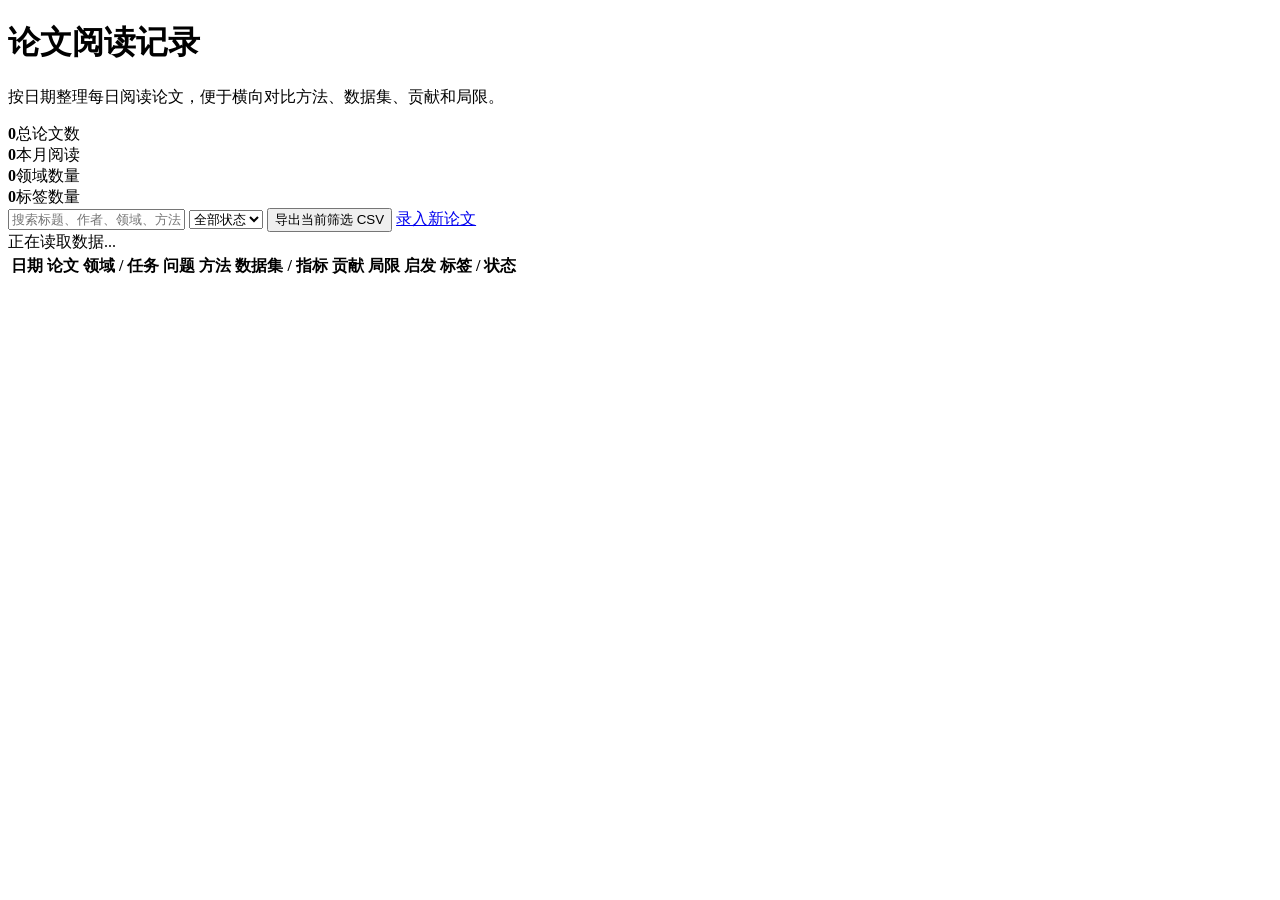
==== index.html @ c834d26d "Add files via upload 创建一个阅读论文并记录的网站" ====
<!DOCTYPE html>
<html lang="zh-CN">
<head>
  <meta charset="UTF-8" />
  <meta name="viewport" content="width=device-width, initial-scale=1.0" />
  <title>论文阅读记录</title>
  <link rel="stylesheet" href="./assets/style.css" />
</head>
<body>
  <header>
    <h1>论文阅读记录</h1>
    <p>按日期整理每日阅读论文，便于横向对比方法、数据集、贡献和局限。</p>
  </header>

  <section class="summary-cards">
    <div class="summary-card"><strong id="totalCount">0</strong><span>总论文数</span></div>
    <div class="summary-card"><strong id="monthCount">0</strong><span>本月阅读</span></div>
    <div class="summary-card"><strong id="topicCount">0</strong><span>领域数量</span></div>
    <div class="summary-card"><strong id="tagCount">0</strong><span>标签数量</span></div>
  </section>

  <section class="card toolbar">
    <input id="searchInput" placeholder="搜索标题、作者、领域、方法、贡献、标签..." />
    <select id="statusFilter">
      <option value="">全部状态</option>
      <option>待读</option>
      <option>粗读</option>
      <option>精读</option>
      <option>已复现</option>
      <option>已引用</option>
    </select>
    <button class="secondary" id="exportBtn">导出当前筛选 CSV</button>
    <a href="./admin.html">录入新论文</a>
  </section>

  <div id="status" class="status">正在读取数据...</div>

  <main class="table-wrap">
    <table>
      <thead>
        <tr>
          <th>日期</th>
          <th>论文</th>
          <th>领域 / 任务</th>
          <th>问题</th>
          <th>方法</th>
          <th>数据集 / 指标</th>
          <th>贡献</th>
          <th>局限</th>
          <th>启发</th>
          <th>标签 / 状态</th>
        </tr>
      </thead>
      <tbody id="paperTable"></tbody>
    </table>
  </main>

  <script src="./assets/app.js"></script>
</body>
</html>
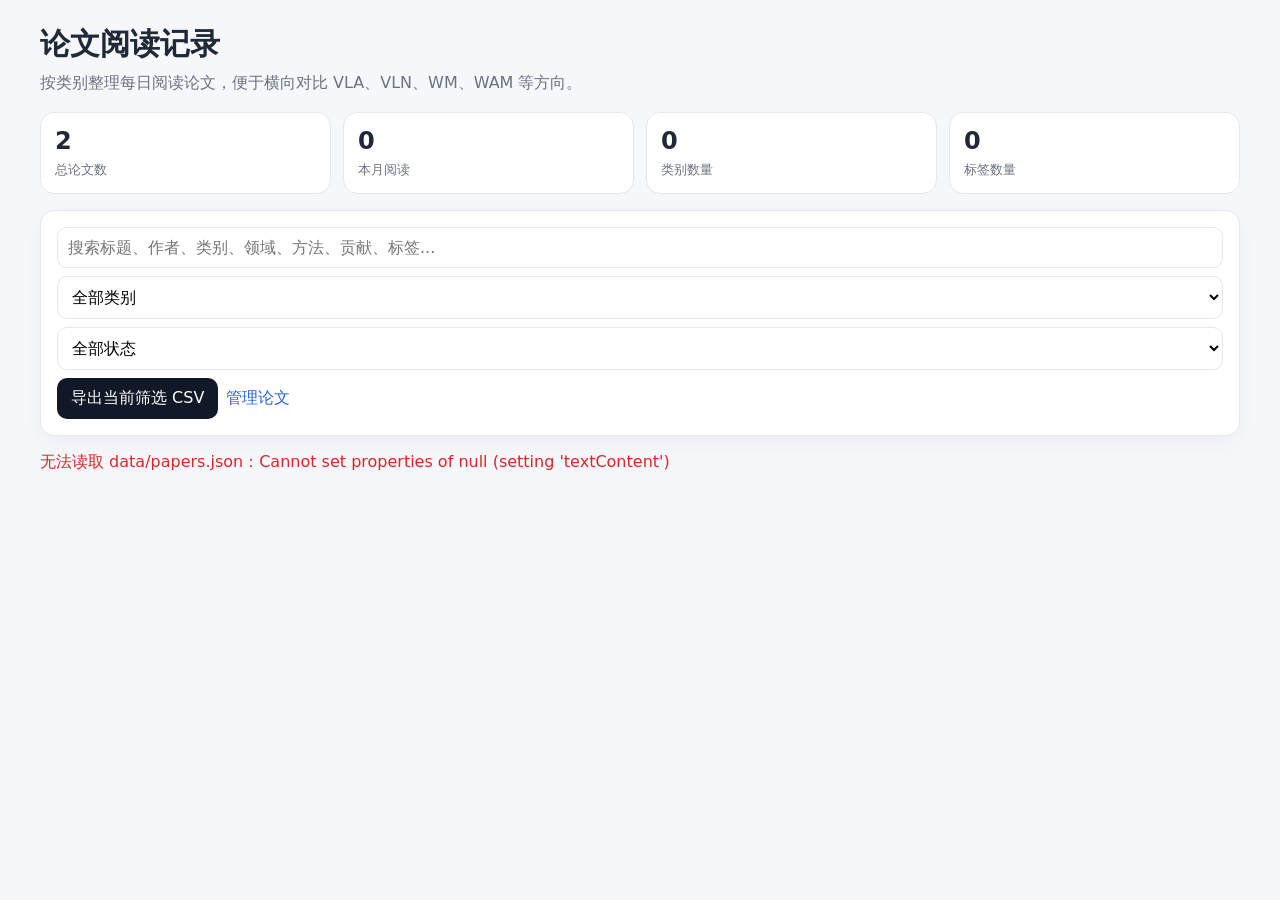
==== commit fba3c405: "update index.html" ====
--- a/index.html
+++ b/index.html
@@ -9,18 +9,21 @@
 <body>
   <header>
     <h1>论文阅读记录</h1>
-    <p>按日期整理每日阅读论文，便于横向对比方法、数据集、贡献和局限。</p>
+    <p>按类别整理每日阅读论文，便于横向对比 VLA、VLN、WM、WAM 等方向。</p>
   </header>
 
   <section class="summary-cards">
     <div class="summary-card"><strong id="totalCount">0</strong><span>总论文数</span></div>
     <div class="summary-card"><strong id="monthCount">0</strong><span>本月阅读</span></div>
-    <div class="summary-card"><strong id="topicCount">0</strong><span>领域数量</span></div>
+    <div class="summary-card"><strong id="categoryCount">0</strong><span>类别数量</span></div>
     <div class="summary-card"><strong id="tagCount">0</strong><span>标签数量</span></div>
   </section>
 
   <section class="card toolbar">
-    <input id="searchInput" placeholder="搜索标题、作者、领域、方法、贡献、标签..." />
+    <input id="searchInput" placeholder="搜索标题、作者、类别、领域、方法、贡献、标签..." />
+    <select id="categoryFilter">
+      <option value="">全部类别</option>
+    </select>
     <select id="statusFilter">
       <option value="">全部状态</option>
       <option>待读</option>
@@ -30,31 +33,15 @@
       <option>已引用</option>
     </select>
     <button class="secondary" id="exportBtn">导出当前筛选 CSV</button>
-    <a href="./admin.html">录入新论文</a>
+    <a href="./admin.html">管理论文</a>
   </section>
+
+  <nav id="categoryNav" class="category-nav"></nav>
 
   <div id="status" class="status">正在读取数据...</div>
 
-  <main class="table-wrap">
-    <table>
-      <thead>
-        <tr>
-          <th>日期</th>
-          <th>论文</th>
-          <th>领域 / 任务</th>
-          <th>问题</th>
-          <th>方法</th>
-          <th>数据集 / 指标</th>
-          <th>贡献</th>
-          <th>局限</th>
-          <th>启发</th>
-          <th>标签 / 状态</th>
-        </tr>
-      </thead>
-      <tbody id="paperTable"></tbody>
-    </table>
-  </main>
+  <main id="groupedPapers"></main>
 
   <script src="./assets/app.js"></script>
 </body>
-</html>+</html>
--- a/assets/style.css
+++ b/assets/style.css
@@ -0,0 +1,234 @@
+:root {
+  --bg: #f6f7fb;
+  --card: #ffffff;
+  --text: #1f2937;
+  --muted: #6b7280;
+  --border: #e5e7eb;
+  --primary: #2563eb;
+  --primary-dark: #1d4ed8;
+  --danger: #dc2626;
+}
+
+* {
+  box-sizing: border-box;
+}
+
+body {
+  margin: 0;
+  padding: 24px;
+  font-family: system-ui, -apple-system, BlinkMacSystemFont, "Segoe UI", sans-serif;
+  background: var(--bg);
+  color: var(--text);
+}
+
+a {
+  color: var(--primary);
+  text-decoration: none;
+}
+
+a:hover {
+  text-decoration: underline;
+}
+
+header {
+  max-width: 1200px;
+  margin: 0 auto 18px;
+}
+
+header h1 {
+  margin: 0 0 8px;
+  font-size: 30px;
+}
+
+header p {
+  margin: 0;
+  color: var(--muted);
+}
+
+.card {
+  max-width: 1200px;
+  margin: 0 auto 16px;
+  background: var(--card);
+  border: 1px solid var(--border);
+  border-radius: 14px;
+  padding: 16px;
+  box-shadow: 0 8px 24px rgba(15, 23, 42, 0.04);
+}
+
+.toolbar {
+  display: flex;
+  gap: 8px;
+  align-items: center;
+  flex-wrap: wrap;
+}
+
+input,
+textarea,
+select,
+button {
+  font: inherit;
+}
+
+input,
+textarea,
+select {
+  width: 100%;
+  border: 1px solid var(--border);
+  border-radius: 10px;
+  padding: 10px;
+  background: #fff;
+}
+
+textarea {
+  min-height: 78px;
+  resize: vertical;
+}
+
+button {
+  border: 0;
+  border-radius: 10px;
+  padding: 10px 14px;
+  cursor: pointer;
+  background: var(--primary);
+  color: white;
+}
+
+button:hover {
+  background: var(--primary-dark);
+}
+
+button.secondary {
+  background: #111827;
+}
+
+button.danger {
+  background: var(--danger);
+}
+
+.grid {
+  display: grid;
+  grid-template-columns: repeat(3, minmax(180px, 1fr));
+  gap: 10px;
+}
+
+.grid-2 {
+  display: grid;
+  grid-template-columns: repeat(2, minmax(220px, 1fr));
+  gap: 10px;
+}
+
+.form-section {
+  margin-top: 14px;
+}
+
+label {
+  display: block;
+  font-size: 13px;
+  color: var(--muted);
+  margin-bottom: 5px;
+}
+
+.status {
+  max-width: 1200px;
+  margin: 0 auto 16px;
+  color: var(--muted);
+}
+
+.status.error {
+  color: var(--danger);
+}
+
+.table-wrap {
+  max-width: 1200px;
+  margin: 0 auto;
+  overflow: auto;
+  background: var(--card);
+  border: 1px solid var(--border);
+  border-radius: 14px;
+}
+
+table {
+  border-collapse: collapse;
+  width: 100%;
+  min-width: 1100px;
+  font-size: 14px;
+}
+
+th,
+td {
+  border-bottom: 1px solid var(--border);
+  padding: 10px;
+  text-align: left;
+  vertical-align: top;
+}
+
+th {
+  position: sticky;
+  top: 0;
+  background: #f9fafb;
+  z-index: 1;
+}
+
+.paper-title {
+  font-weight: 700;
+}
+
+.meta {
+  color: var(--muted);
+  font-size: 13px;
+  margin-top: 4px;
+}
+
+.badge {
+  display: inline-block;
+  margin: 2px 4px 2px 0;
+  padding: 3px 7px;
+  border-radius: 999px;
+  background: #eef2ff;
+  color: #3730a3;
+  font-size: 12px;
+}
+
+.summary-cards {
+  max-width: 1200px;
+  margin: 0 auto 16px;
+  display: grid;
+  grid-template-columns: repeat(4, minmax(140px, 1fr));
+  gap: 12px;
+}
+
+.summary-card {
+  background: var(--card);
+  border: 1px solid var(--border);
+  border-radius: 14px;
+  padding: 14px;
+}
+
+.summary-card strong {
+  display: block;
+  font-size: 24px;
+  margin-bottom: 4px;
+}
+
+.summary-card span {
+  color: var(--muted);
+  font-size: 13px;
+}
+
+.note {
+  font-size: 13px;
+  color: var(--muted);
+  line-height: 1.6;
+}
+
+@media (max-width: 760px) {
+  body {
+    padding: 16px;
+  }
+
+  .grid,
+  .grid-2,
+  .summary-cards {
+    grid-template-columns: 1fr;
+  }
+}
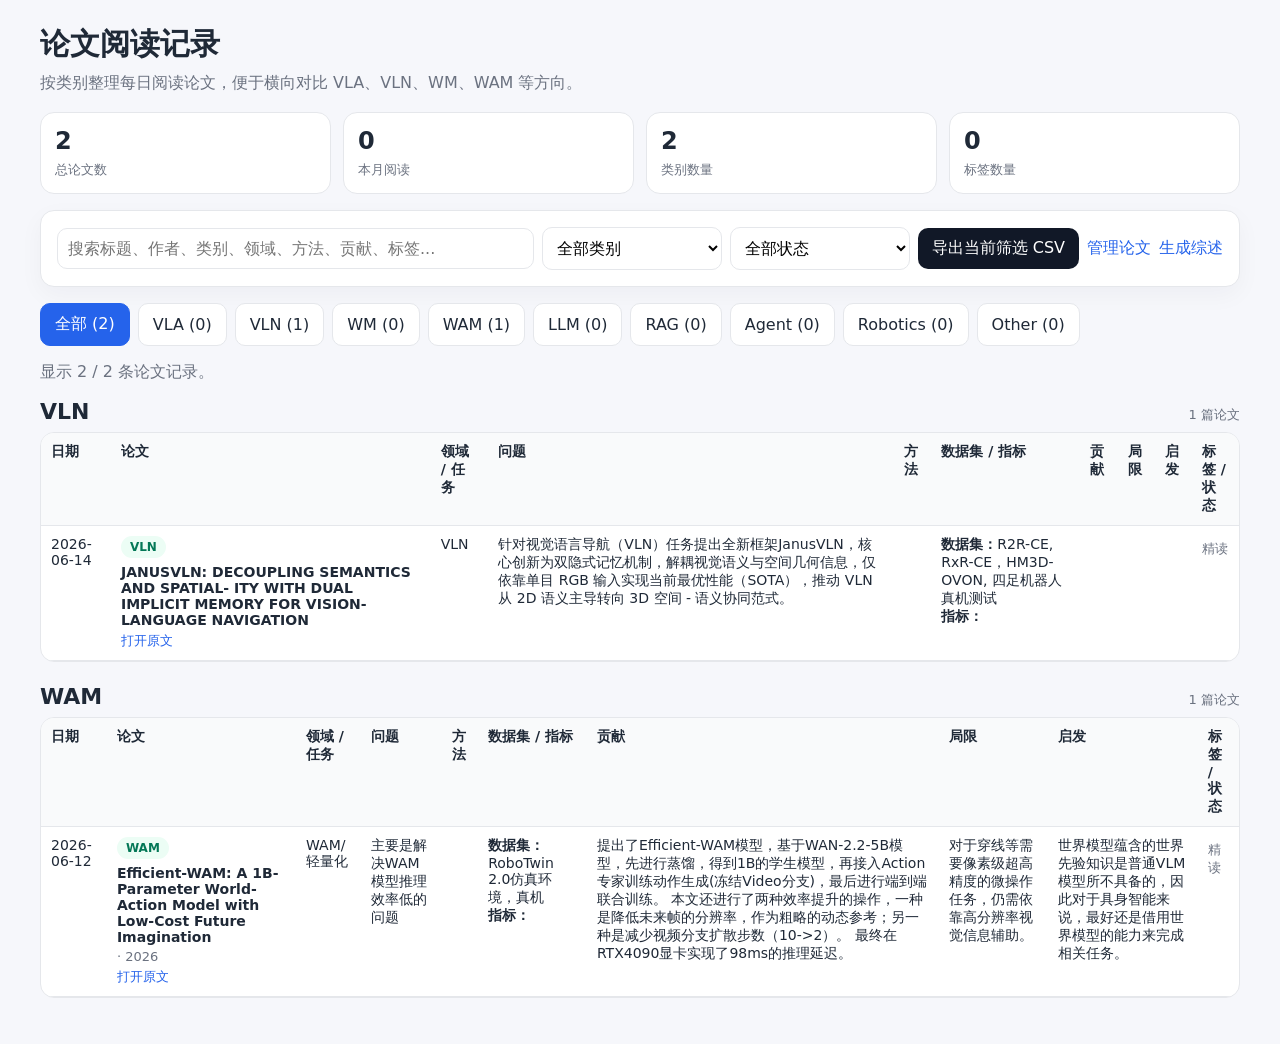
==== commit 5d7be254: "Add files via upload" ====
--- a/index.html
+++ b/index.html
@@ -34,6 +34,7 @@
     </select>
     <button class="secondary" id="exportBtn">导出当前筛选 CSV</button>
     <a href="./admin.html">管理论文</a>
+    <a href="./review.html">生成综述</a>
   </section>
 
   <nav id="categoryNav" class="category-nav"></nav>
@@ -44,4 +45,4 @@
 
   <script src="./assets/app.js"></script>
 </body>
-</html>
+</html>
--- a/assets/style.css
+++ b/assets/style.css
@@ -7,6 +7,7 @@
   --primary: #2563eb;
   --primary-dark: #1d4ed8;
   --danger: #dc2626;
+  --warning: #d97706;
 }
 
 * {
@@ -30,6 +31,12 @@
   text-decoration: underline;
 }
 
+code {
+  background: #f3f4f6;
+  padding: 2px 5px;
+  border-radius: 6px;
+}
+
 header {
   max-width: 1200px;
   margin: 0 auto 18px;
@@ -60,6 +67,14 @@
   gap: 8px;
   align-items: center;
   flex-wrap: wrap;
+}
+
+.toolbar input {
+  flex: 1 1 260px;
+}
+
+.toolbar select {
+  flex: 0 1 180px;
 }
 
 input,
@@ -101,8 +116,17 @@
   background: #111827;
 }
 
+button.warning {
+  background: var(--warning);
+}
+
 button.danger {
   background: var(--danger);
+}
+
+button:disabled {
+  cursor: not-allowed;
+  opacity: 0.55;
 }
 
 .grid {
@@ -140,7 +164,7 @@
 
 .table-wrap {
   max-width: 1200px;
-  margin: 0 auto;
+  margin: 0 auto 16px;
   overflow: auto;
   background: var(--card);
   border: 1px solid var(--border);
@@ -150,7 +174,7 @@
 table {
   border-collapse: collapse;
   width: 100%;
-  min-width: 1100px;
+  min-width: 1120px;
   font-size: 14px;
 }
 
@@ -189,6 +213,17 @@
   font-size: 12px;
 }
 
+.category-badge {
+  display: inline-block;
+  margin: 0 0 6px;
+  padding: 4px 9px;
+  border-radius: 999px;
+  background: #ecfdf5;
+  color: #047857;
+  font-weight: 700;
+  font-size: 12px;
+}
+
 .summary-cards {
   max-width: 1200px;
   margin: 0 auto 16px;
@@ -219,6 +254,89 @@
   font-size: 13px;
   color: var(--muted);
   line-height: 1.6;
+  white-space: pre-wrap;
+}
+
+.mode-pill {
+  display: inline-block;
+  padding: 4px 9px;
+  border-radius: 999px;
+  background: #ecfdf5;
+  color: #047857;
+  font-size: 13px;
+  margin-left: 8px;
+}
+
+.mode-pill.editing {
+  background: #fff7ed;
+  color: #c2410c;
+}
+
+.category-nav {
+  max-width: 1200px;
+  margin: 0 auto 16px;
+  display: flex;
+  flex-wrap: wrap;
+  gap: 8px;
+}
+
+.category-nav button {
+  background: white;
+  color: var(--text);
+  border: 1px solid var(--border);
+}
+
+.category-nav button.active {
+  background: var(--primary);
+  color: white;
+  border-color: var(--primary);
+}
+
+.category-section {
+  max-width: 1200px;
+  margin: 0 auto 22px;
+}
+
+.category-heading {
+  display: flex;
+  justify-content: space-between;
+  gap: 12px;
+  align-items: baseline;
+  margin: 0 0 8px;
+}
+
+.category-heading h2 {
+  margin: 0;
+  font-size: 22px;
+}
+
+.category-count {
+  color: var(--muted);
+  font-size: 13px;
+}
+
+.empty-state {
+  max-width: 1200px;
+  margin: 0 auto;
+  background: white;
+  border: 1px dashed var(--border);
+  border-radius: 14px;
+  padding: 24px;
+  color: var(--muted);
+}
+
+.manage-table {
+  min-width: 980px;
+}
+
+.manage-table td:last-child {
+  min-width: 160px;
+}
+
+.row-actions {
+  display: flex;
+  gap: 6px;
+  flex-wrap: wrap;
 }
 
 @media (max-width: 760px) {
@@ -231,4 +349,8 @@
   .summary-cards {
     grid-template-columns: 1fr;
   }
-}
+
+  .category-heading {
+    display: block;
+  }
+}
